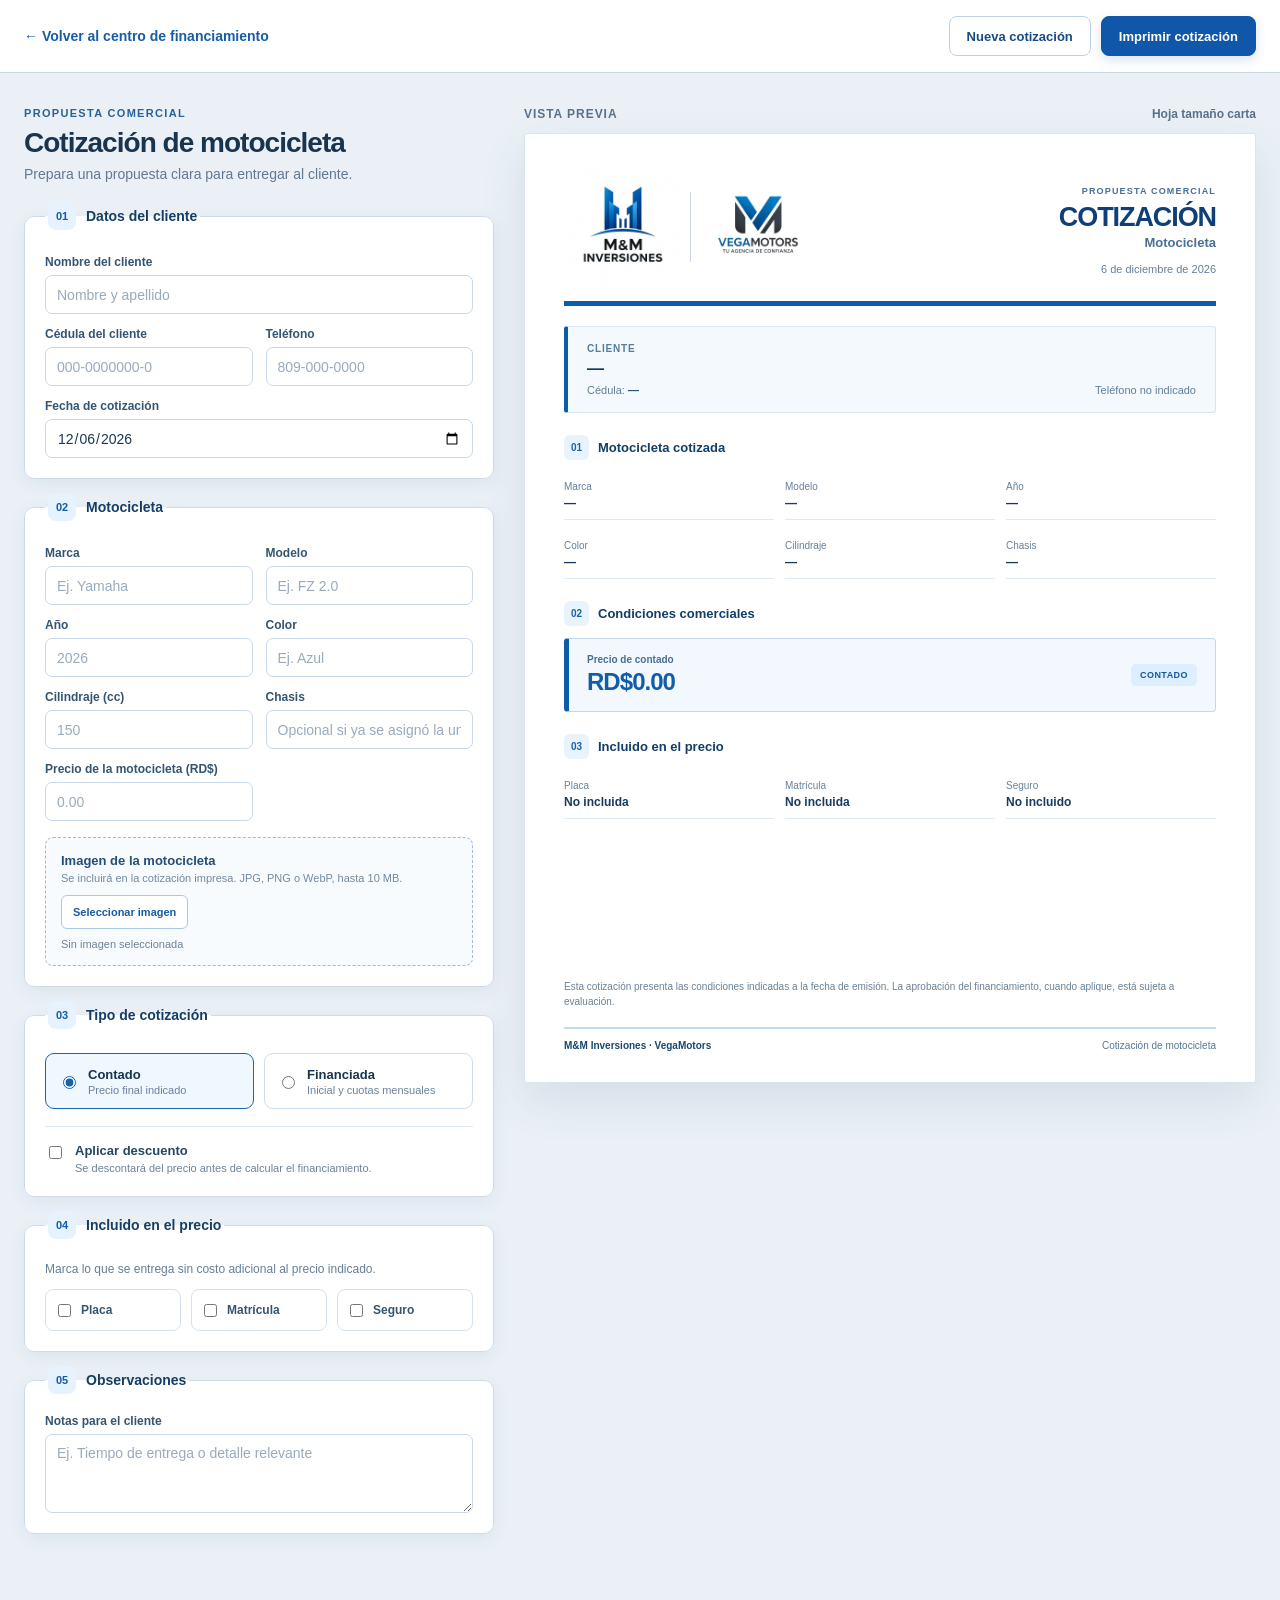
==== cotizacion-motocicletas.html @ 1a6466db "feat: mejora cotizador y agrega calculo express" ====
<!doctype html>
<html lang="es">
<head>
  <meta charset="utf-8">
  <meta name="viewport" content="width=device-width, initial-scale=1">
  <title>Cotización de motocicletas | M&M Inversiones</title>
  <link rel="stylesheet" href="cotizacion-motocicletas.css">
  <script src="cotizacion-motocicletas.js" defer></script>
</head>
<body>
  <header class="app-topbar screen-only">
    <a class="back-link" href="index.html">← Volver al centro de financiamiento</a>
    <div class="topbar-actions">
      <button type="button" class="button button-quiet" id="newQuote">Nueva cotización</button>
      <button type="button" class="button button-primary" id="printQuote">Imprimir cotización</button>
    </div>
  </header>

  <main class="workspace">
    <section class="editor screen-only" aria-labelledby="editorTitle">
      <div class="editor-intro">
        <span class="eyebrow">Propuesta comercial</span>
        <h1 id="editorTitle">Cotización de motocicleta</h1>
        <p>Prepara una propuesta clara para entregar al cliente.</p>
      </div>

      <form id="motorcycleQuoteForm">
        <fieldset class="form-card">
          <legend><span>01</span> Datos del cliente</legend>
          <div class="field-grid">
            <label class="wide">Nombre del cliente <input name="clientName" required maxlength="100" placeholder="Nombre y apellido"></label>
            <label>Cédula del cliente <input name="clientId" required inputmode="numeric" maxlength="13" pattern="[0-9]{3}-?[0-9]{7}-?[0-9]" title="Escribe 11 dígitos, con o sin guiones" placeholder="000-0000000-0"></label>
            <label>Teléfono <input name="clientPhone" type="tel" maxlength="30" placeholder="809-000-0000"></label>
            <label class="wide">Fecha de cotización <input name="quoteDate" type="date" required></label>
          </div>
        </fieldset>

        <fieldset class="form-card">
          <legend><span>02</span> Motocicleta</legend>
          <div class="field-grid">
            <label>Marca <input name="brand" required maxlength="60" placeholder="Ej. Yamaha"></label>
            <label>Modelo <input name="model" required maxlength="80" placeholder="Ej. FZ 2.0"></label>
            <label>Año <input name="year" type="number" min="1950" max="2100" step="1" placeholder="2026"></label>
            <label>Color <input name="color" maxlength="40" placeholder="Ej. Azul"></label>
            <label>Cilindraje (cc) <input name="displacement" type="number" min="1" max="3000" step="1" placeholder="150"></label>
            <label>Chasis <input name="chassis" maxlength="80" placeholder="Opcional si ya se asignó la unidad"></label>
            <label>Precio de la motocicleta (RD$) <input name="price" type="number" min="0.01" step="0.01" required placeholder="0.00"></label>
          </div>
          <div class="photo-upload">
            <div class="photo-upload-copy"><strong>Imagen de la motocicleta</strong><small>Se incluirá en la cotización impresa. JPG, PNG o WebP, hasta 10 MB.</small></div>
            <div class="photo-upload-actions"><label class="upload-button" for="motorcycleImage">Seleccionar imagen</label><input id="motorcycleImage" name="motorcycleImage" type="file" accept="image/jpeg,image/png,image/webp"><button id="removeImage" type="button" hidden>Quitar</button></div>
            <p id="imageStatus" role="status">Sin imagen seleccionada</p>
          </div>
        </fieldset>

        <fieldset class="form-card">
          <legend><span>03</span> Tipo de cotización</legend>
          <div class="mode-select" role="radiogroup" aria-label="Tipo de cotización">
            <label><input type="radio" name="saleType" value="cash" checked><span>Contado<small>Precio final indicado</small></span></label>
            <label><input type="radio" name="saleType" value="financed"><span>Financiada<small>Inicial y cuotas mensuales</small></span></label>
          </div>
          <div class="discount-control">
            <label class="discount-toggle"><input name="hasDiscount" type="checkbox"><span><strong>Aplicar descuento</strong><small>Se descontará del precio antes de calcular el financiamiento.</small></span></label>
            <div class="field-grid discount-fields" id="discountFields" hidden>
              <label>Tipo de descuento <select name="discountType"><option value="amount">Monto en RD$</option><option value="percent">Porcentaje %</option></select></label>
              <label>Descuento <input name="discountValue" type="number" min="0.01" step="0.01" placeholder="0.00"></label>
            </div>
          </div>
          <div class="field-grid financing-fields" id="financingFields" hidden>
            <label>Inicial (RD$) <input name="downPayment" type="number" min="0" step="0.01" value="0"></label>
            <label>Plazo (meses) <input name="termMonths" type="number" min="1" max="120" step="1" value="12"></label>
            <label>Tasa simple mensual (%) <input name="monthlyRate" type="number" min="0" max="100" step="0.01" placeholder="0.00"></label>
            <p class="field-hint">La cuota estimada se calcula con interés simple mensual sobre el monto financiado.</p>
          </div>
        </fieldset>

        <fieldset class="form-card">
          <legend><span>04</span> Incluido en el precio</legend>
          <p class="section-help">Marca lo que se entrega sin costo adicional al precio indicado.</p>
          <div class="inclusion-grid">
            <label><input name="includesPlate" type="checkbox"><span>Placa</span></label>
            <label><input name="includesRegistration" type="checkbox"><span>Matrícula</span></label>
            <label><input name="includesInsurance" type="checkbox"><span>Seguro</span></label>
          </div>
        </fieldset>

        <fieldset class="form-card">
          <legend><span>05</span> Observaciones</legend>
          <label>Notas para el cliente <textarea name="notes" maxlength="500" rows="3" placeholder="Ej. Tiempo de entrega o detalle relevante"></textarea></label>
        </fieldset>
      </form>
    </section>

    <section class="preview-column" aria-labelledby="previewTitle">
      <div class="preview-label screen-only"><span>Vista previa</span><strong>Hoja tamaño carta</strong></div>
      <article class="quote-sheet" id="quoteSheet">
        <header class="sheet-header">
          <div class="sheet-brands">
            <img src="LOGO%20M%26M.png" alt="M&M Inversiones">
            <span></span>
            <img src="LOGO%20VEGAMOTORS.png" alt="VegaMotors">
          </div>
          <div class="sheet-title">
            <span>Propuesta comercial</span>
            <h2 id="previewTitle">COTIZACIÓN</h2>
            <small>Motocicleta</small>
            <p id="viewDate">—</p>
          </div>
        </header>

        <div class="sheet-accent"></div>
        <div class="sheet-meta"><span>Cliente</span><strong id="viewClient">Nombre del cliente</strong><div class="sheet-meta-details"><small>Cédula: <b id="viewClientId">—</b></small><small id="viewPhone">Teléfono no indicado</small></div></div>

        <section class="sheet-section">
          <div class="sheet-section-title"><span>01</span><h3>Motocicleta cotizada</h3></div>
          <div class="motorcycle-presentation" id="motorcyclePresentation">
            <div class="sheet-data-grid">
              <div><span>Marca</span><strong id="viewBrand">—</strong></div>
              <div><span>Modelo</span><strong id="viewModel">—</strong></div>
              <div><span>Año</span><strong id="viewYear">—</strong></div>
              <div><span>Color</span><strong id="viewColor">—</strong></div>
              <div><span>Cilindraje</span><strong id="viewDisplacement">—</strong></div>
              <div><span>Chasis</span><strong id="viewChassis">—</strong></div>
            </div>
            <div class="motorcycle-photo" id="motorcyclePhoto" hidden><img id="viewMotorcycleImage" alt="Motocicleta cotizada"></div>
          </div>
        </section>

        <section class="sheet-section">
          <div class="sheet-section-title"><span>02</span><h3>Condiciones comerciales</h3></div>
          <div class="price-banner"><div><span id="viewPriceLabel">Precio de contado</span><strong id="viewPrice">RD$0.00</strong></div><b id="viewSaleType">CONTADO</b></div>
          <div class="discount-breakdown" id="discountBreakdown" hidden><span>Precio regular <b id="viewRegularPrice">RD$0.00</b></span><span><span id="viewDiscountLabel">Descuento</span> <b id="viewDiscount">RD$0.00</b></span></div>
          <div class="finance-summary" id="financeSummary" hidden>
            <div><span>Inicial</span><strong id="viewDownPayment">RD$0.00</strong></div>
            <div><span>Monto a financiar</span><strong id="viewFinanced">RD$0.00</strong></div>
            <div><span>Plazo</span><strong id="viewTerm">—</strong></div>
            <div><span>Tasa simple mensual</span><strong id="viewRate">—</strong></div>
            <div class="payment-highlight"><span>Cuota mensual estimada</span><strong id="viewMonthlyPayment">RD$0.00</strong></div>
          </div>
        </section>

        <section class="sheet-section">
          <div class="sheet-section-title"><span>03</span><h3>Incluido en el precio</h3></div>
          <div class="included-grid">
            <div><span>Placa</span><strong id="viewPlate">No incluida</strong></div>
            <div><span>Matrícula</span><strong id="viewRegistration">No incluida</strong></div>
            <div><span>Seguro</span><strong id="viewInsurance">No incluido</strong></div>
          </div>
        </section>

        <section class="sheet-section sheet-notes" id="notesSection" hidden>
          <div class="sheet-section-title"><span>04</span><h3>Observaciones</h3></div>
          <p id="viewNotes"></p>
        </section>

        <footer class="sheet-footer">
          <p>Esta cotización presenta las condiciones indicadas a la fecha de emisión. La aprobación del financiamiento, cuando aplique, está sujeta a evaluación.</p>
          <div><strong>M&M Inversiones · VegaMotors</strong><span>Cotización de motocicleta</span></div>
        </footer>
      </article>
    </section>
  </main>
</body>
</html>
---- cotizacion-motocicletas.css ----
:root { font-family: "Segoe UI", Arial, sans-serif; color: #18344f; background: #eaf0f6; font-synthesis: none; }
* { box-sizing: border-box; }
body { margin: 0; }
button, input, select, textarea { font: inherit; }
button { cursor: pointer; }
[hidden] { display: none !important; }
.app-topbar { display: flex; justify-content: space-between; align-items: center; gap: 16px; padding: 16px max(24px, calc((100vw - 1500px) / 2)); border-bottom: 1px solid #c9d7e4; background: #fff; }
.back-link { color: #175ca7; font-size: 14px; font-weight: 700; text-decoration: none; }
.back-link:hover { text-decoration: underline; }
.topbar-actions { display: flex; gap: 10px; }
.button { min-height: 40px; padding: 0 17px; border-radius: 8px; font-size: 13px; font-weight: 700; }
.button-quiet { border: 1px solid #bcd1e6; color: #174c83; background: #fff; }
.button-primary { border: 1px solid #1157a9; color: #fff; background: #1157a9; box-shadow: 0 4px 11px #1157a92b; }
.button:hover { filter: brightness(.95); }
.workspace { display: grid; grid-template-columns: minmax(330px, 470px) minmax(500px, 760px); justify-content: center; align-items: start; gap: 30px; max-width: 1510px; margin: 0 auto; padding: 30px 24px 60px; }
.editor-intro { margin-bottom: 20px; }
.eyebrow { color: #28629a; font-size: 11px; font-weight: 800; letter-spacing: .12em; text-transform: uppercase; }
.editor-intro h1 { margin: 6px 0 7px; font-family: Bahnschrift, "Arial Narrow", Arial, sans-serif; font-size: 28px; letter-spacing: -.035em; }
.editor-intro p { margin: 0; color: #617891; font-size: 14px; }
.form-card { min-width: 0; margin: 0 0 14px; padding: 20px; border: 1px solid #cfdae6; border-radius: 10px; background: #fff; box-shadow: 0 5px 18px #153e6410; }
.form-card legend { display: flex; align-items: center; gap: 10px; padding: 0 3px; color: #163d63; font-size: 14px; font-weight: 800; }
.form-card legend span { display: grid; place-items: center; width: 28px; height: 28px; border-radius: 8px; color: #155ba7; background: #e7f2ff; font-size: 11px; }
.field-grid { display: grid; grid-template-columns: repeat(2, minmax(0, 1fr)); gap: 13px; margin-top: 5px; }
.field-grid .wide { grid-column: 1 / -1; }
.form-card label:not(.mode-select label, .inclusion-grid label, .discount-toggle, .upload-button) { display: grid; gap: 6px; color: #345571; font-size: 12px; font-weight: 700; }
.form-card input:not([type=radio], [type=checkbox], [type=file]), .form-card select, .form-card textarea { width: 100%; min-width: 0; min-height: 39px; padding: 9px 11px; border: 1px solid #c9d9e9; border-radius: 7px; outline-color: #3983cd; color: #1a3855; background: #fff; font-size: 14px; font-weight: 500; }
.form-card textarea { resize: vertical; line-height: 1.4; }
.form-card input::placeholder, .form-card textarea::placeholder { color: #9aaabc; }
.mode-select, .inclusion-grid { display: grid; grid-template-columns: repeat(2, minmax(0, 1fr)); gap: 10px; margin-top: 4px; }
.mode-select label { display: flex; align-items: center; gap: 9px; min-height: 56px; padding: 9px 12px; border: 1px solid #cbddee; border-radius: 9px; cursor: pointer; }
.mode-select label:has(input:checked) { border-color: #1b66b2; background: #eff7ff; }
.mode-select input, .inclusion-grid input { accent-color: #1763ae; }
.mode-select span { font-size: 13px; font-weight: 800; }
.mode-select small { display: block; margin-top: 2px; color: #6b8299; font-size: 11px; font-weight: 500; }
.discount-control { margin-top: 17px; padding-top: 16px; border-top: 1px solid #e1eaf2; }
.discount-toggle { display: flex; align-items: flex-start; gap: 10px; color: #254763; cursor: pointer; }
.discount-toggle input { margin-top: 3px; accent-color: #1763ae; }
.discount-toggle strong { display: block; font-size: 13px; }
.discount-toggle small { display: block; margin-top: 3px; color: #6e8397; font-size: 11px; font-weight: 500; line-height: 1.35; }
.discount-fields { margin-top: 13px; }
.photo-upload { display: grid; gap: 9px; margin-top: 16px; padding: 15px; border: 1px dashed #9dbbd7; border-radius: 8px; background: #f8fbfe; }
.photo-upload-copy strong { display: block; color: #224e77; font-size: 13px; }
.photo-upload-copy small { display: block; margin-top: 3px; color: #72899e; font-size: 11px; line-height: 1.4; }
.photo-upload-actions { display: flex; align-items: center; gap: 10px; }
.photo-upload-actions input[type=file] { position: absolute; width: 1px; height: 1px; opacity: 0; }
.upload-button, .photo-upload-actions button { display: inline-flex; justify-content: center; align-items: center; min-height: 34px; padding: 0 11px; border: 1px solid #aac8e4; border-radius: 6px; color: #175ca2; background: #fff; font-size: 11px; font-weight: 800; cursor: pointer; }
.photo-upload-actions:focus-within .upload-button { outline: 2px solid #1763ae; outline-offset: 2px; }
.photo-upload-actions button { border-color: transparent; background: transparent; }
.photo-upload p { margin: 0; color: #6a8298; font-size: 11px; overflow-wrap: anywhere; }
.financing-fields { padding-top: 17px; }
.field-hint { grid-column: 1 / -1; margin: 0; color: #667f96; font-size: 11px; line-height: 1.4; }
.section-help { margin: 2px 0 11px; color: #667f96; font-size: 12px; line-height: 1.4; }
.inclusion-grid { grid-template-columns: repeat(3, minmax(0, 1fr)); }
.inclusion-grid label { display: flex; align-items: center; gap: 7px; min-height: 42px; padding: 8px; border: 1px solid #d4e2ef; border-radius: 8px; color: #345571; font-size: 12px; font-weight: 700; cursor: pointer; }
.preview-label { display: flex; justify-content: space-between; margin: 4px 0 12px; color: #57718b; font-size: 12px; }
.preview-label span { font-weight: 800; text-transform: uppercase; letter-spacing: .08em; }
.preview-label strong { font-weight: 600; }
.quote-sheet { display: flex; flex-direction: column; width: 100%; min-height: 950px; padding: 34px 39px 31px; border: 1px solid #d8e4f0; border-radius: 3px; background: #fff; box-shadow: 0 18px 45px #244b731b; }
.sheet-header { display: flex; justify-content: space-between; align-items: center; gap: 18px; }
.sheet-brands { display: flex; align-items: center; gap: 8px; min-width: 0; }
.sheet-brands img { display: block; width: 118px; height: 118px; object-fit: contain; }
.sheet-brands span { width: 1px; height: 70px; background: #c7d9e9; }
.sheet-title { text-align: right; }
.sheet-title > span { color: #477096; font-size: 9px; font-weight: 800; letter-spacing: .13em; text-transform: uppercase; }
.sheet-title h2 { margin: 4px 0 0; color: #103f77; font-family: Bahnschrift, "Arial Narrow", Arial, sans-serif; font-size: 27px; letter-spacing: -.04em; }
.sheet-title small { color: #486f94; font-size: 13px; font-weight: 700; }
.sheet-title p { margin: 12px 0 0; color: #647f98; font-size: 11px; }
.sheet-accent { height: 5px; margin: 15px 0 20px; background: #0d5ca8; }
.sheet-meta { display: grid; gap: 5px; padding: 16px 19px; border: 1px solid #d7e6f4; border-left: 4px solid #0d5ca8; border-radius: 3px; background: #f4f9fe; }
.sheet-meta span { color: #567b9b; font-size: 10px; font-weight: 800; letter-spacing: .08em; text-transform: uppercase; }
.sheet-meta strong { color: #123b61; font-size: 17px; }
.sheet-meta small { color: #607e98; font-size: 11px; }
.sheet-meta-details { display: flex; justify-content: space-between; flex-wrap: wrap; gap: 5px 18px; }
.sheet-meta-details b { color: #244c70; font-weight: 700; }
.sheet-section { margin-top: 22px; break-inside: avoid; }
.sheet-section-title { display: flex; align-items: center; gap: 9px; margin-bottom: 12px; }
.sheet-section-title span { display: grid; place-items: center; width: 25px; height: 25px; border-radius: 6px; color: #1765b2; background: #e9f3fd; font-size: 10px; font-weight: 800; }
.sheet-section-title h3 { margin: 0; color: #133e65; font-size: 13px; }
.sheet-data-grid, .included-grid { display: grid; grid-template-columns: repeat(3, minmax(0, 1fr)); gap: 11px; }
.motorcycle-presentation { display: block; }
.motorcycle-presentation:has(.motorcycle-photo:not([hidden])) { display: grid; grid-template-columns: minmax(0, 1fr) 265px; align-items: start; gap: 18px; }
.motorcycle-presentation:has(.motorcycle-photo:not([hidden])) .sheet-data-grid { grid-template-columns: repeat(2, minmax(0, 1fr)); }
.motorcycle-photo { display: grid; place-items: center; width: 265px; height: 215px; overflow: hidden; border: 1px solid #d7e3ed; background: #fff; }
.motorcycle-photo img { display: block; width: 100%; height: 100%; object-fit: contain; object-position: center; }
.sheet-data-grid div, .included-grid div { min-width: 0; padding: 9px 0; border-bottom: 1px solid #dfe9f2; }
.sheet-data-grid span, .included-grid span, .finance-summary span { display: block; margin-bottom: 4px; color: #68819a; font-size: 10px; }
.sheet-data-grid strong, .included-grid strong, .finance-summary strong { display: block; overflow-wrap: anywhere; color: #173b5e; font-size: 12px; }
.price-banner { display: flex; align-items: center; justify-content: space-between; gap: 12px; padding: 15px 18px; border: 1px solid #bfd8f0; border-left: 5px solid #0d5ca8; border-radius: 4px; background: #f2f8fe; }
.price-banner span { display: block; color: #476e92; font-size: 10px; font-weight: 700; }
.price-banner strong { display: block; margin-top: 3px; color: #115da9; font-size: 24px; letter-spacing: -.04em; }
.price-banner b { padding: 6px 9px; border-radius: 5px; color: #15599f; background: #dceeff; font-size: 9px; letter-spacing: .05em; }
.discount-breakdown { display: flex; justify-content: space-between; flex-wrap: wrap; gap: 8px 20px; margin-top: 8px; padding: 8px 2px; color: #56728d; font-size: 10px; }
.discount-breakdown b { margin-left: 4px; color: #224b70; font-size: 11px; }
.finance-summary { display: grid; grid-template-columns: repeat(2, minmax(0, 1fr)); gap: 10px; margin-top: 11px; }
.finance-summary > div { padding: 9px 11px; border: 1px solid #dce8f2; border-radius: 6px; }
.finance-summary .payment-highlight { grid-column: 1 / -1; border-color: #bfd8f0; background: #edf5fc; }
.payment-highlight strong { color: #105aa3; font-size: 19px; }
.sheet-notes p { margin: 0; color: #34536e; font-size: 11px; line-height: 1.5; white-space: pre-wrap; overflow-wrap: anywhere; }
.sheet-footer { margin-top: auto; padding-top: 30px; break-inside: avoid; }
.sheet-footer p { margin: 0 0 18px; color: #6b8094; font-size: 10px; line-height: 1.5; }
.sheet-footer div { display: flex; justify-content: space-between; gap: 8px; padding-top: 11px; border-top: 2px solid #c3dced; color: #567793; font-size: 10px; }
.sheet-footer strong { color: #18476f; }
@media (max-width: 1070px) { .workspace { grid-template-columns: minmax(0, 1fr); max-width: 820px; } .quote-sheet { min-height: 900px; } }
@media (max-width: 580px) { .app-topbar { flex-wrap: wrap; padding: 12px 16px; } .workspace { padding: 20px 12px 40px; } .field-grid { grid-template-columns: 1fr; } .inclusion-grid { grid-template-columns: 1fr; } .quote-sheet { min-height: 0; padding: 22px 18px; } .sheet-header { align-items: flex-start; } .sheet-brands { gap: 5px; } .sheet-brands img { width: 63px; height: 63px; } .sheet-title h2 { font-size: 16px; } .sheet-data-grid, .included-grid { grid-template-columns: repeat(2, minmax(0, 1fr)); } .motorcycle-presentation:has(.motorcycle-photo:not([hidden])) { grid-template-columns: 1fr; } .motorcycle-photo { width: 100%; height: 245px; } }
@page { size: letter portrait; margin: .45in; }
@media print {
  :root { background: #fff; print-color-adjust: exact; -webkit-print-color-adjust: exact; }
  .screen-only, .editor { display: none !important; }
  .workspace { display: block; max-width: none; margin: 0; padding: 0; }
  .quote-sheet { width: 100%; min-height: 9.95in; padding: 0; border: 0; border-radius: 0; box-shadow: none; }
  .sheet-brands img { width: 133px; height: 133px; }
  .sheet-brands span { height: 75px; }
  .sheet-section { margin-top: 14px; }
  .sheet-section-title { margin-bottom: 7px; }
  .sheet-data-grid div, .included-grid div { padding: 6px 0; }
  .sheet-accent { margin: 8px 0 14px; }
  .sheet-meta { padding: 11px 15px; }
  .motorcycle-presentation:has(.motorcycle-photo:not([hidden])) { grid-template-columns: minmax(0, 1fr) 255px; gap: 15px; }
  .motorcycle-photo { width: 255px; height: 205px; }
  .sheet-footer { padding-top: 12px; }
}
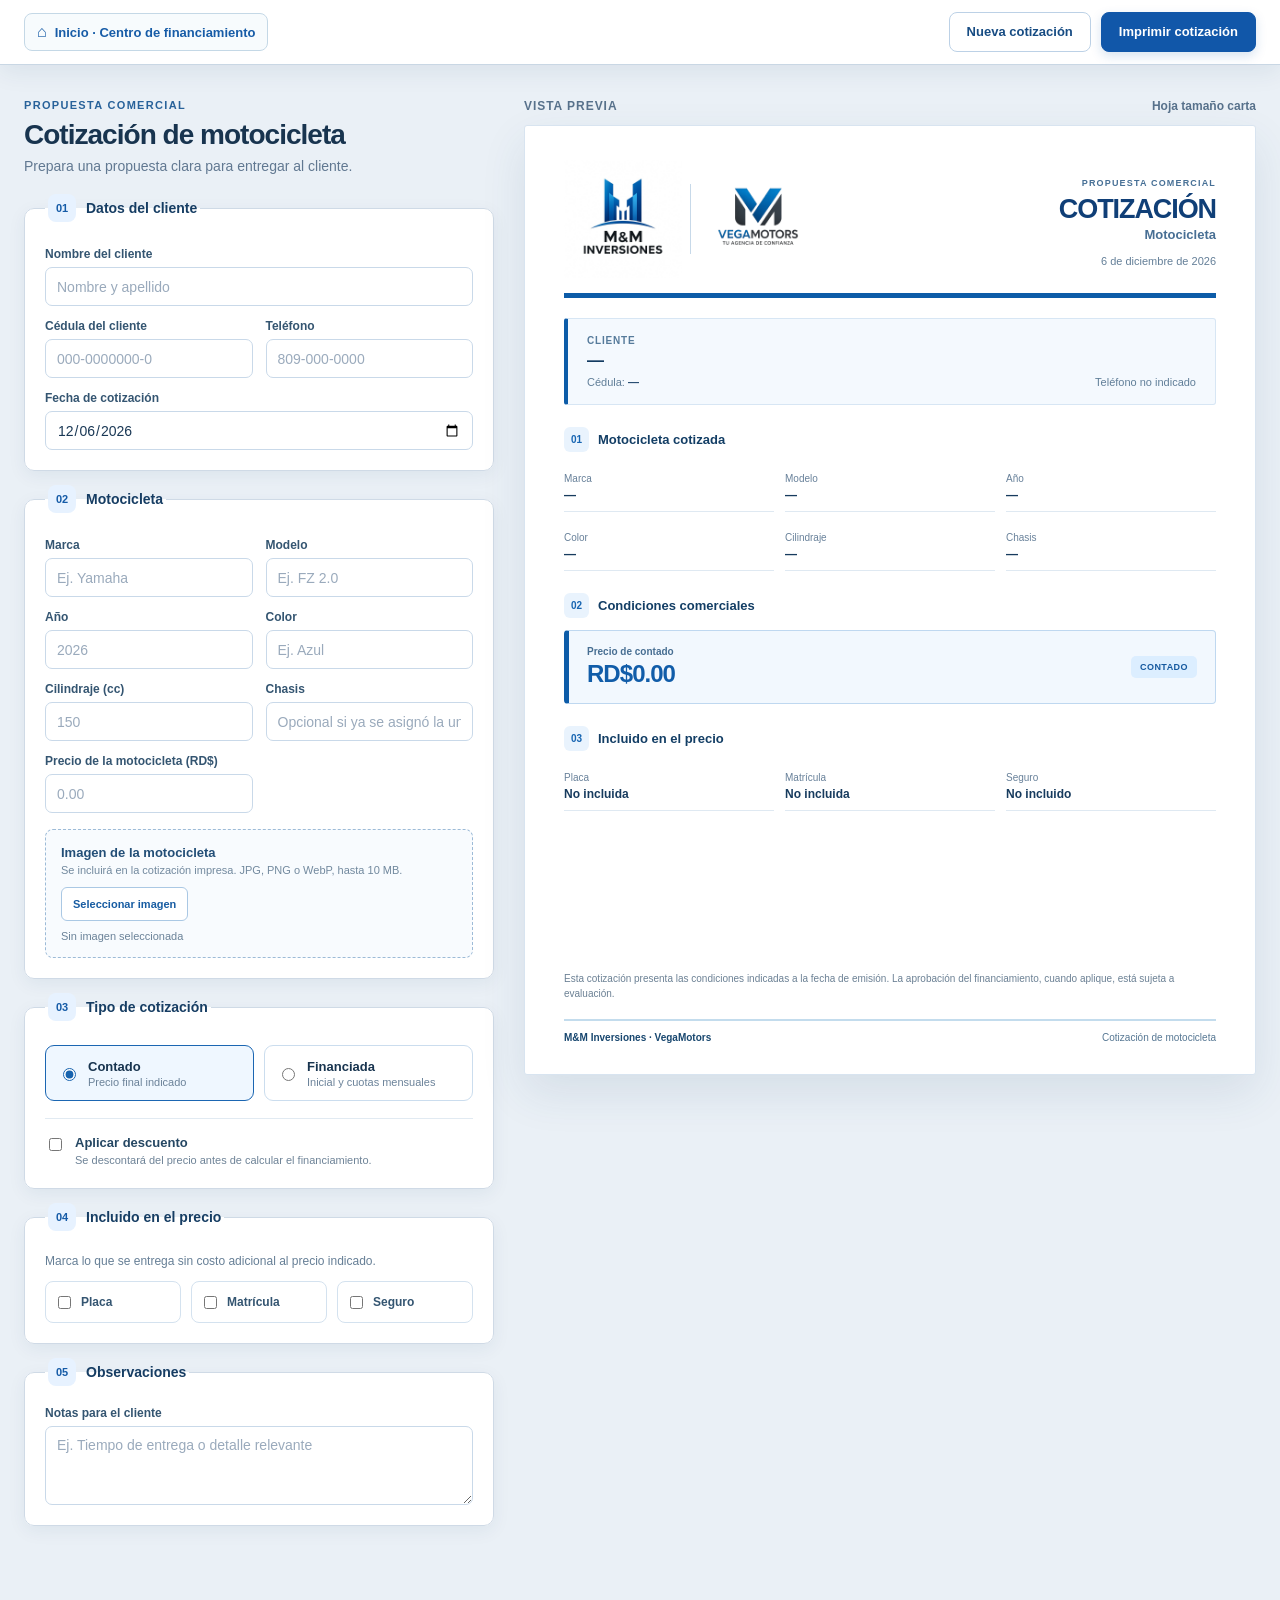
==== commit ad28b59a: "feat: moderniza centro de financiamiento y documentos" ====
--- a/cotizacion-motocicletas.html
+++ b/cotizacion-motocicletas.html
@@ -9,7 +9,7 @@
 </head>
 <body>
   <header class="app-topbar screen-only">
-    <a class="back-link" href="index.html">← Volver al centro de financiamiento</a>
+    <a class="back-link" href="index.html"><span aria-hidden="true">⌂</span> Inicio · Centro de financiamiento</a>
     <div class="topbar-actions">
       <button type="button" class="button button-quiet" id="newQuote">Nueva cotización</button>
       <button type="button" class="button button-primary" id="printQuote">Imprimir cotización</button>
--- a/cotizacion-motocicletas.css
+++ b/cotizacion-motocicletas.css
@@ -4,11 +4,12 @@
 button, input, select, textarea { font: inherit; }
 button { cursor: pointer; }
 [hidden] { display: none !important; }
-.app-topbar { display: flex; justify-content: space-between; align-items: center; gap: 16px; padding: 16px max(24px, calc((100vw - 1500px) / 2)); border-bottom: 1px solid #c9d7e4; background: #fff; }
-.back-link { color: #175ca7; font-size: 14px; font-weight: 700; text-decoration: none; }
-.back-link:hover { text-decoration: underline; }
+.app-topbar { position: sticky; z-index: 20; top: 0; display: flex; justify-content: space-between; align-items: center; gap: 16px; padding: 12px max(24px, calc((100vw - 1500px) / 2)); border-bottom: 1px solid #c9d7e4; background: rgba(255,255,255,.96); box-shadow: 0 8px 24px rgba(12,51,79,.07); backdrop-filter: blur(14px); }
+.back-link { display: inline-flex; align-items: center; gap: 8px; min-height: 38px; padding: 0 12px; border: 1px solid #c4d8e6; border-radius: 8px; color: #175ca7; background: #f7fbfd; font-size: 13px; font-weight: 800; text-decoration: none; }
+.back-link span { font-size: 16px; line-height: 1; }
+.back-link:hover { border-color: #5598c5; background: #eef8fc; }
 .topbar-actions { display: flex; gap: 10px; }
-.button { min-height: 40px; padding: 0 17px; border-radius: 8px; font-size: 13px; font-weight: 700; }
+.button { display: inline-flex; align-items: center; justify-content: center; min-height: 40px; padding: 8px 17px; border-radius: 8px; font-size: 13px; font-weight: 700; line-height: 1.15; text-align: center; }
 .button-quiet { border: 1px solid #bcd1e6; color: #174c83; background: #fff; }
 .button-primary { border: 1px solid #1157a9; color: #fff; background: #1157a9; box-shadow: 0 4px 11px #1157a92b; }
 .button:hover { filter: brightness(.95); }
